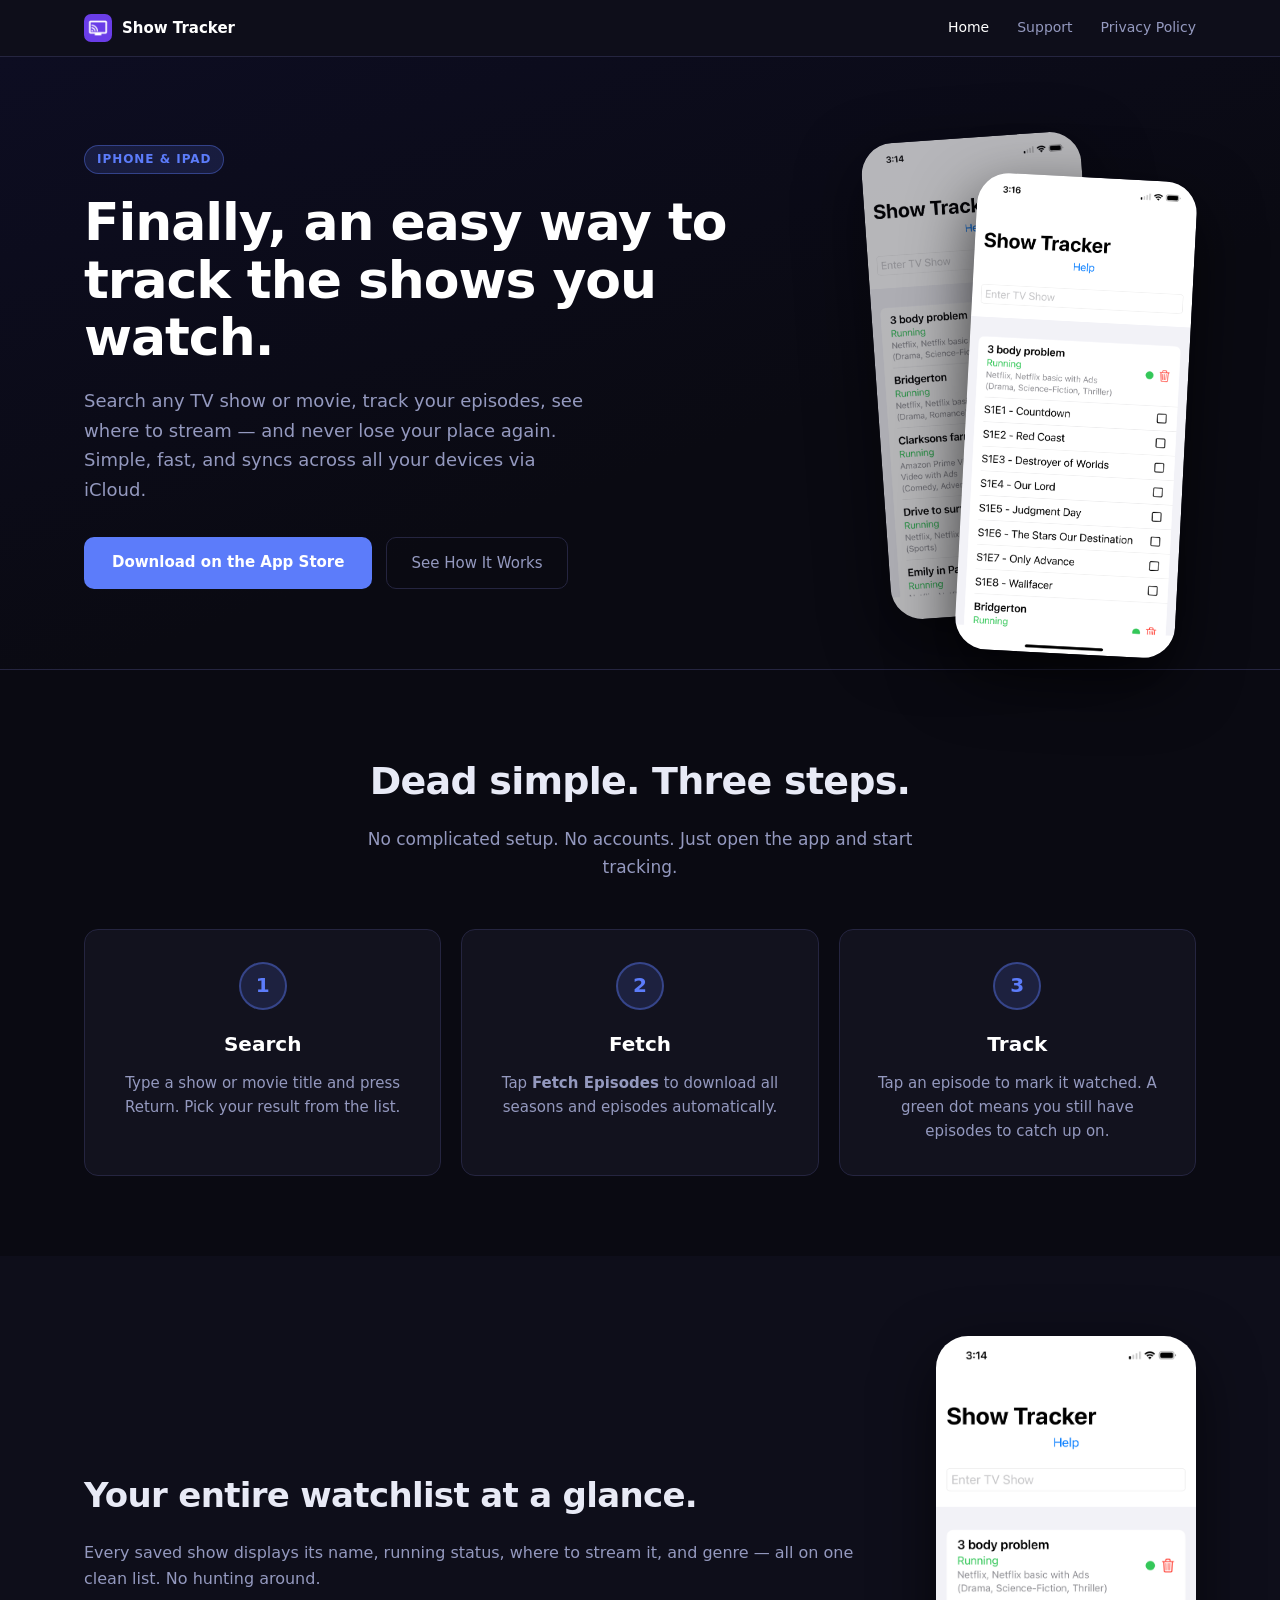
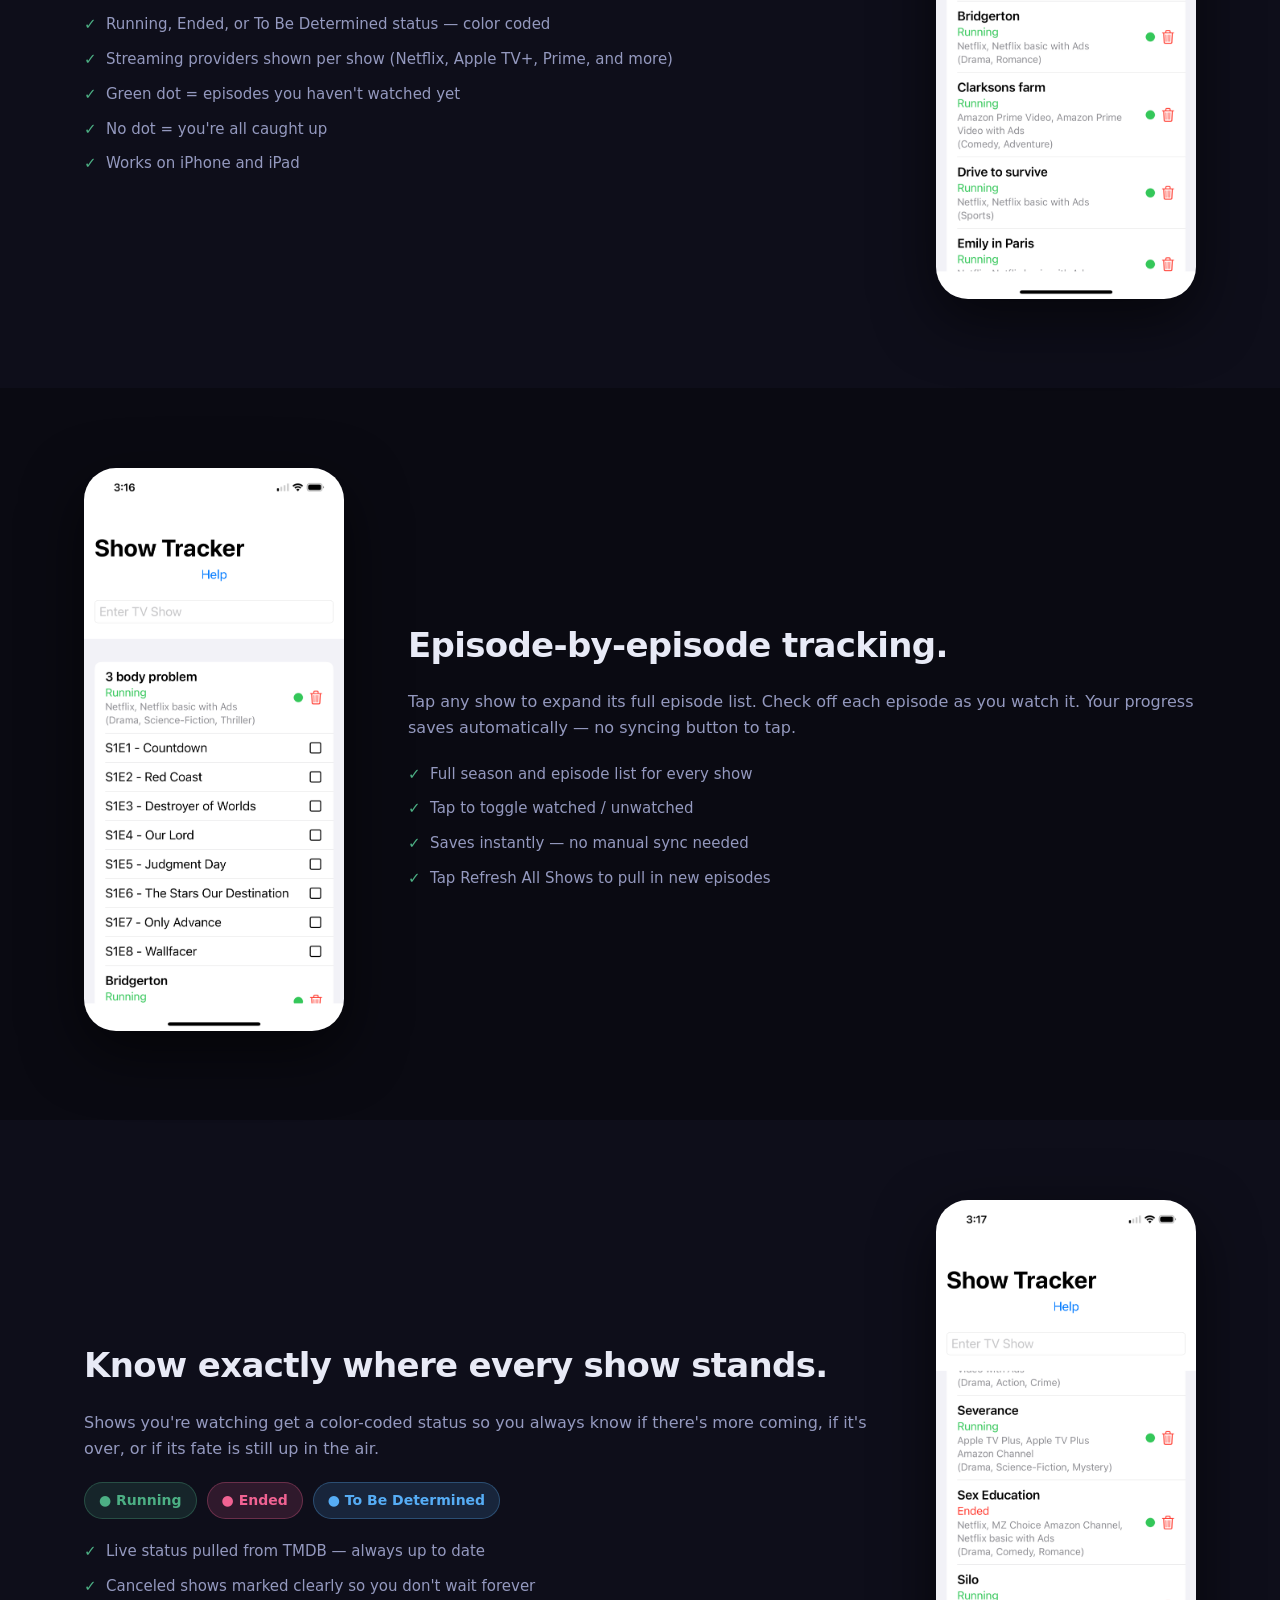
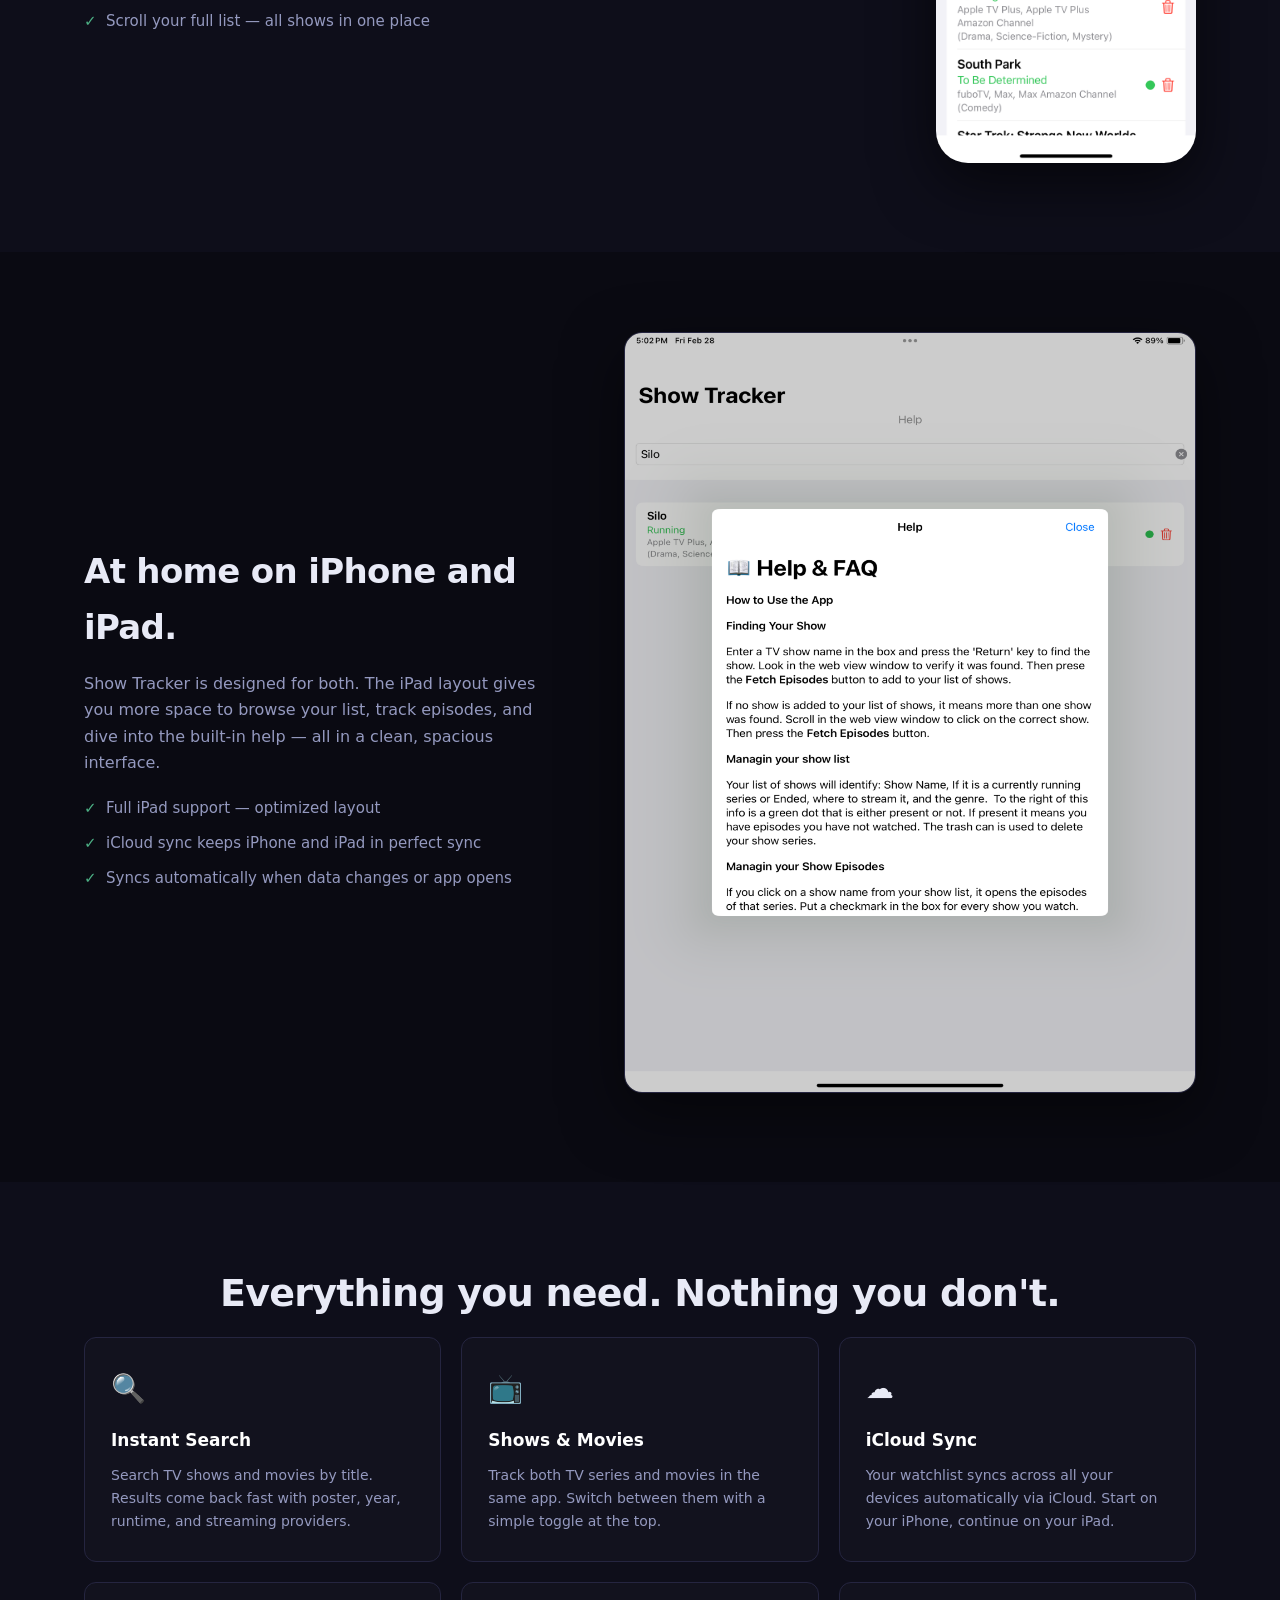
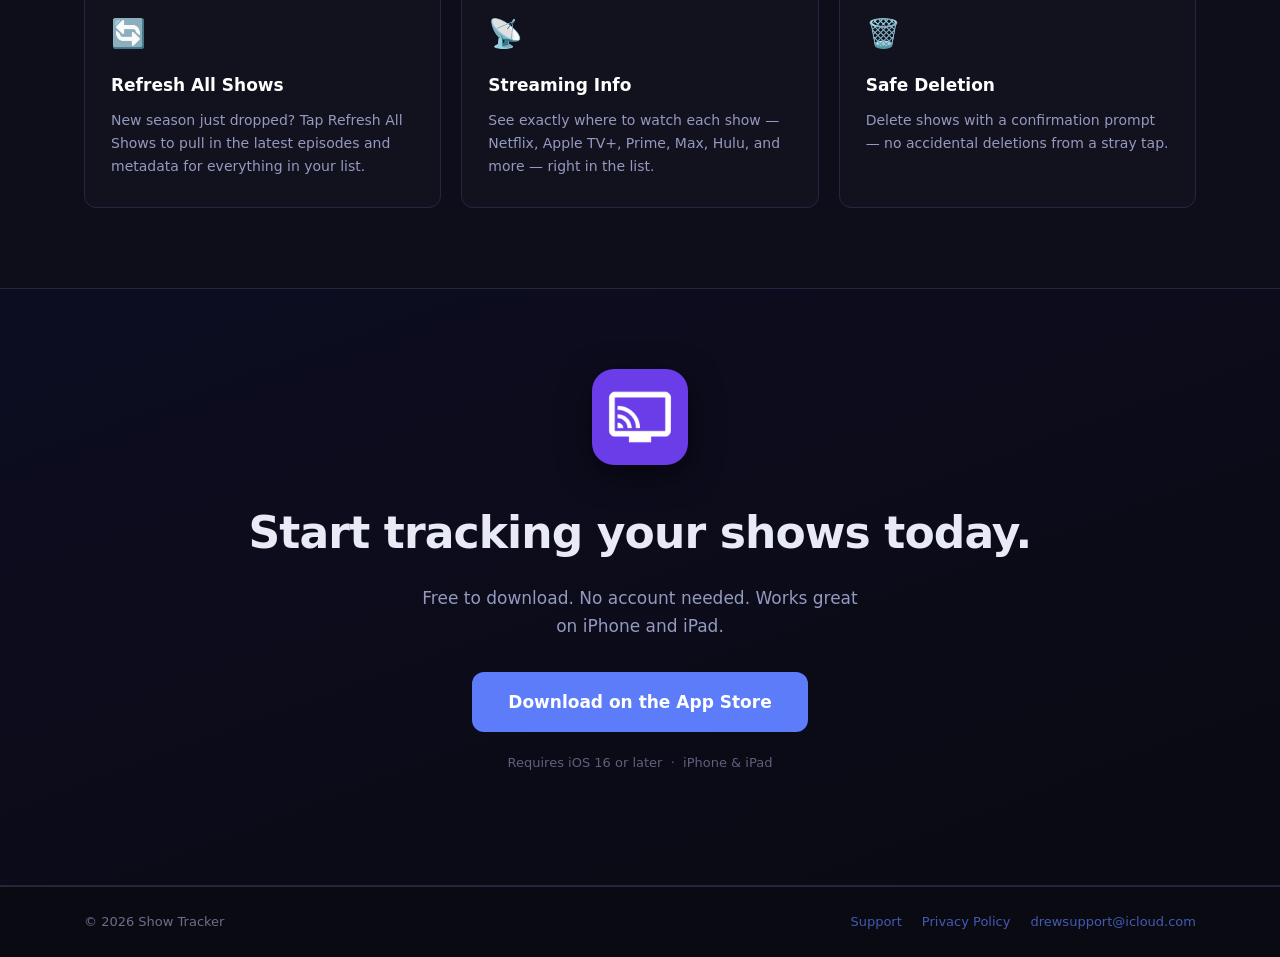
==== index.html @ c514de89 "Initial commit: Show Tracker marketing site" ====
<!doctype html>
<html lang="en">
<head>
  <meta charset="UTF-8" />
  <meta name="viewport" content="width=device-width, initial-scale=1.0" />
  <title>Show Tracker — Track Every Show You Watch</title>
  <meta name="description" content="Show Tracker is a simple iOS app to track TV shows and movies, mark watched episodes, and see where to stream — on iPhone and iPad." />
  <link rel="stylesheet" href="styles.css" />
</head>
<body>

  <nav class="site-nav">
    <div class="container nav-inner">
      <a href="index.html" class="nav-logo">
        <img src="screenshots/appicon.png" alt="Show Tracker icon" class="nav-icon" />
        Show Tracker
      </a>
      <div class="nav-links">
        <a href="index.html" class="active">Home</a>
        <a href="support.html">Support</a>
        <a href="privacy.html">Privacy Policy</a>
      </div>
    </div>
  </nav>

  <!-- HERO -->
  <header class="hero">
    <div class="container">
      <div class="hero-inner">
        <div class="hero-text">
          <div class="badge">iPhone &amp; iPad</div>
          <h1>Finally, an easy way to track the shows you watch.</h1>
          <p class="tagline">Search any TV show or movie, track your episodes, see where to stream — and never lose your place again. Simple, fast, and syncs across all your devices via iCloud.</p>
          <div class="hero-cta">
            <a href="#" class="btn-primary">Download on the App Store</a>
            <a href="#features" class="btn-ghost">See How It Works</a>
          </div>
        </div>
        <div class="hero-screenshots">
          <img src="screenshots/screen1.png" alt="Show Tracker main list on iPhone" class="phone-shot shot-back" />
          <img src="screenshots/screen2.png" alt="Episode list on iPhone" class="phone-shot shot-front" />
        </div>
      </div>
    </div>
  </header>

  <!-- HOW IT WORKS -->
  <section class="section steps-section" id="features">
    <div class="container">
      <h2 class="section-title">Dead simple. Three steps.</h2>
      <p class="section-sub">No complicated setup. No accounts. Just open the app and start tracking.</p>
      <div class="steps-grid">
        <div class="step-card">
          <div class="step-num">1</div>
          <h3>Search</h3>
          <p>Type a show or movie title and press Return. Pick your result from the list.</p>
        </div>
        <div class="step-card">
          <div class="step-num">2</div>
          <h3>Fetch</h3>
          <p>Tap <strong>Fetch Episodes</strong> to download all seasons and episodes automatically.</p>
        </div>
        <div class="step-card">
          <div class="step-num">3</div>
          <h3>Track</h3>
          <p>Tap an episode to mark it watched. A green dot means you still have episodes to catch up on.</p>
        </div>
      </div>
    </div>
  </section>

  <!-- FEATURE ROW 1 — show list -->
  <section class="section feature-section alt-bg">
    <div class="container">
      <div class="feature-row">
        <div class="feature-copy">
          <h2>Your entire watchlist at a glance.</h2>
          <p>Every saved show displays its name, running status, where to stream it, and genre — all on one clean list. No hunting around.</p>
          <ul class="feature-list">
            <li>Running, Ended, or To Be Determined status — color coded</li>
            <li>Streaming providers shown per show (Netflix, Apple TV+, Prime, and more)</li>
            <li>Green dot = episodes you haven't watched yet</li>
            <li>No dot = you're all caught up</li>
            <li>Works on iPhone and iPad</li>
          </ul>
        </div>
        <div class="feature-img phone-frame">
          <img src="screenshots/screen1.png" alt="Show Tracker main list" />
        </div>
      </div>
    </div>
  </section>

  <!-- FEATURE ROW 2 — episodes -->
  <section class="section feature-section">
    <div class="container">
      <div class="feature-row reverse">
        <div class="feature-copy">
          <h2>Episode-by-episode tracking.</h2>
          <p>Tap any show to expand its full episode list. Check off each episode as you watch it. Your progress saves automatically — no syncing button to tap.</p>
          <ul class="feature-list">
            <li>Full season and episode list for every show</li>
            <li>Tap to toggle watched / unwatched</li>
            <li>Saves instantly — no manual sync needed</li>
            <li>Tap Refresh All Shows to pull in new episodes</li>
          </ul>
        </div>
        <div class="feature-img phone-frame">
          <img src="screenshots/screen2.png" alt="Episode tracking" />
        </div>
      </div>
    </div>
  </section>

  <!-- FEATURE ROW 3 — statuses -->
  <section class="section feature-section alt-bg">
    <div class="container">
      <div class="feature-row">
        <div class="feature-copy">
          <h2>Know exactly where every show stands.</h2>
          <p>Shows you're watching get a color-coded status so you always know if there's more coming, if it's over, or if its fate is still up in the air.</p>
          <div class="status-pills">
            <span class="pill green">● Running</span>
            <span class="pill red">● Ended</span>
            <span class="pill blue">● To Be Determined</span>
          </div>
          <ul class="feature-list" style="margin-top:20px;">
            <li>Live status pulled from TMDB — always up to date</li>
            <li>Canceled shows marked clearly so you don't wait forever</li>
            <li>Scroll your full list — all shows in one place</li>
          </ul>
        </div>
        <div class="feature-img phone-frame">
          <img src="screenshots/screen3.png" alt="Show statuses" />
        </div>
      </div>
    </div>
  </section>

  <!-- IPAD -->
  <section class="section ipad-section">
    <div class="container">
      <div class="ipad-inner">
        <div class="ipad-copy">
          <h2>At home on iPhone and iPad.</h2>
          <p>Show Tracker is designed for both. The iPad layout gives you more space to browse your list, track episodes, and dive into the built-in help — all in a clean, spacious interface.</p>
          <ul class="feature-list">
            <li>Full iPad support — optimized layout</li>
            <li>iCloud sync keeps iPhone and iPad in perfect sync</li>
            <li>Syncs automatically when data changes or app opens</li>
          </ul>
        </div>
        <div class="ipad-img">
          <img src="screenshots/ipad1.png" alt="Show Tracker on iPad" />
        </div>
      </div>
    </div>
  </section>

  <!-- FEATURE GRID -->
  <section class="section grid-section alt-bg">
    <div class="container">
      <h2 class="section-title">Everything you need. Nothing you don't.</h2>
      <div class="feat-grid">

        <div class="feat-card">
          <div class="feat-icon">🔍</div>
          <h3>Instant Search</h3>
          <p>Search TV shows and movies by title. Results come back fast with poster, year, runtime, and streaming providers.</p>
        </div>

        <div class="feat-card">
          <div class="feat-icon">📺</div>
          <h3>Shows &amp; Movies</h3>
          <p>Track both TV series and movies in the same app. Switch between them with a simple toggle at the top.</p>
        </div>

        <div class="feat-card">
          <div class="feat-icon">☁️</div>
          <h3>iCloud Sync</h3>
          <p>Your watchlist syncs across all your devices automatically via iCloud. Start on your iPhone, continue on your iPad.</p>
        </div>

        <div class="feat-card">
          <div class="feat-icon">🔄</div>
          <h3>Refresh All Shows</h3>
          <p>New season just dropped? Tap Refresh All Shows to pull in the latest episodes and metadata for everything in your list.</p>
        </div>

        <div class="feat-card">
          <div class="feat-icon">📡</div>
          <h3>Streaming Info</h3>
          <p>See exactly where to watch each show — Netflix, Apple TV+, Prime, Max, Hulu, and more — right in the list.</p>
        </div>

        <div class="feat-card">
          <div class="feat-icon">🗑️</div>
          <h3>Safe Deletion</h3>
          <p>Delete shows with a confirmation prompt — no accidental deletions from a stray tap.</p>
        </div>

      </div>
    </div>
  </section>

  <!-- CTA -->
  <section class="section cta-section">
    <div class="container cta-inner">
      <img src="screenshots/appicon.png" alt="Show Tracker" class="cta-icon" />
      <h2>Start tracking your shows today.</h2>
      <p>Free to download. No account needed. Works great on iPhone and iPad.</p>
      <a href="#" class="btn-primary large">Download on the App Store</a>
      <p class="cta-byline">Requires iOS 16 or later &nbsp;·&nbsp; iPhone &amp; iPad</p>
    </div>
  </section>

  <footer class="footer">
    <div class="container">
      <span>© 2026 Show Tracker</span>
      <span style="display:flex;gap:20px;align-items:center;flex-wrap:wrap;">
        <a href="support.html">Support</a>
        <a href="privacy.html">Privacy Policy</a>
        <a href="mailto:drewsupport@icloud.com">drewsupport@icloud.com</a>
      </span>
    </div>
  </footer>

</body>
</html>
---- styles.css ----
:root {
  --bg: #0a0a12;
  --panel: #12121e;
  --panel2: #0e0e1a;
  --text: #e8eaf6;
  --muted: #9499bf;
  --border: #252540;
  --accent: #5c7cfa;
  --accent-hover: #7c96ff;
  --green: #4caf84;
  --yellow: #f6c343;
  --red: #f06292;
  --blue: #56adf5;
}

* { box-sizing: border-box; margin: 0; padding: 0; }

body {
  font-family: Inter, system-ui, -apple-system, Segoe UI, Roboto, sans-serif;
  background: var(--bg);
  color: var(--text);
  line-height: 1.65;
}

a { color: var(--accent); text-decoration: none; }
a:hover { color: var(--accent-hover); }

.container {
  max-width: 1160px;
  margin: 0 auto;
  padding: 0 24px;
}

/* ── NAV ── */
.site-nav {
  background: var(--panel2);
  border-bottom: 1px solid var(--border);
  position: sticky;
  top: 0;
  z-index: 100;
}
.nav-inner {
  display: flex;
  align-items: center;
  justify-content: space-between;
  height: 56px;
}
.nav-logo {
  display: flex;
  align-items: center;
  gap: 10px;
  font-size: 15px;
  font-weight: 700;
  color: #fff;
}
.nav-logo:hover { color: var(--accent-hover); }
.nav-icon {
  width: 28px;
  height: 28px;
  border-radius: 7px;
}
.nav-links {
  display: flex;
  gap: 28px;
}
.nav-links a {
  font-size: 14px;
  font-weight: 500;
  color: var(--muted);
  transition: color 0.2s;
}
.nav-links a:hover,
.nav-links a.active { color: #fff; }

/* ── HERO ── */
.hero {
  padding: 80px 0 72px;
  background: linear-gradient(160deg, #0d0d22 0%, #0a0a12 60%);
  border-bottom: 1px solid var(--border);
}

.hero-inner {
  display: flex;
  align-items: center;
  gap: 48px;
}

.hero-text { flex: 1; min-width: 0; }

.badge {
  display: inline-block;
  background: rgba(92, 124, 250, 0.15);
  border: 1px solid rgba(92, 124, 250, 0.4);
  color: var(--accent);
  font-size: 12px;
  font-weight: 600;
  letter-spacing: 0.08em;
  text-transform: uppercase;
  border-radius: 20px;
  padding: 4px 12px;
  margin-bottom: 20px;
}

.hero h1 {
  font-size: clamp(32px, 5vw, 52px);
  font-weight: 800;
  line-height: 1.1;
  letter-spacing: -0.02em;
  margin-bottom: 20px;
  color: #fff;
}

.tagline {
  font-size: 18px;
  color: var(--muted);
  max-width: 500px;
  margin-bottom: 32px;
}

.hero-cta {
  display: flex;
  gap: 14px;
  flex-wrap: wrap;
}

.btn-primary {
  display: inline-block;
  background: var(--accent);
  color: #fff;
  font-size: 15px;
  font-weight: 600;
  padding: 13px 28px;
  border-radius: 10px;
  transition: background 0.2s;
}
.btn-primary:hover { background: var(--accent-hover); color: #fff; }
.btn-primary.large { font-size: 17px; padding: 16px 36px; border-radius: 12px; }

.btn-ghost {
  display: inline-block;
  color: var(--muted);
  font-size: 15px;
  font-weight: 500;
  padding: 13px 24px;
  border-radius: 10px;
  border: 1px solid var(--border);
  transition: border-color 0.2s, color 0.2s;
}
.btn-ghost:hover { border-color: var(--accent); color: var(--accent); }

/* Hero phone mockup stack */
.hero-screenshots {
  flex: 0 0 auto;
  position: relative;
  width: 320px;
  height: 460px;
}
.phone-shot {
  position: absolute;
  width: 220px;
  border-radius: 32px;
  box-shadow: 0 24px 64px rgba(0,0,0,0.7);
}
.shot-back {
  top: 0;
  left: 0;
  opacity: 0.7;
  transform: rotate(-4deg);
}
.shot-front {
  top: 40px;
  left: 90px;
  z-index: 2;
  transform: rotate(3deg);
}

/* ── SECTIONS ── */
.section { padding: 80px 0; }
.alt-bg { background: var(--panel2); }

.section-title {
  font-size: clamp(26px, 3.5vw, 38px);
  font-weight: 700;
  letter-spacing: -0.02em;
  text-align: center;
  margin-bottom: 12px;
}
.section-sub {
  text-align: center;
  color: var(--muted);
  font-size: 17px;
  max-width: 600px;
  margin: 0 auto 48px;
}

/* ── STEPS ── */
.steps-grid {
  display: grid;
  grid-template-columns: repeat(auto-fit, minmax(240px, 1fr));
  gap: 20px;
}
.step-card {
  background: var(--panel);
  border: 1px solid var(--border);
  border-radius: 14px;
  padding: 32px 28px;
  text-align: center;
}
.step-num {
  width: 48px;
  height: 48px;
  border-radius: 50%;
  background: rgba(92, 124, 250, 0.15);
  border: 2px solid rgba(92, 124, 250, 0.4);
  color: var(--accent);
  font-size: 20px;
  font-weight: 800;
  display: flex;
  align-items: center;
  justify-content: center;
  margin: 0 auto 18px;
}
.step-card h3 {
  font-size: 20px;
  font-weight: 700;
  margin-bottom: 10px;
  color: #fff;
}
.step-card p {
  font-size: 15px;
  color: var(--muted);
  line-height: 1.6;
}

/* ── FEATURE ROWS ── */
.feature-row {
  display: flex;
  align-items: center;
  gap: 64px;
}
.feature-row.reverse { flex-direction: row-reverse; }

.feature-copy { flex: 1; min-width: 0; }
.feature-copy h2 {
  font-size: clamp(24px, 3vw, 34px);
  font-weight: 700;
  letter-spacing: -0.02em;
  margin-bottom: 16px;
}
.feature-copy p {
  color: var(--muted);
  font-size: 16px;
  margin-bottom: 20px;
}

.feature-list {
  list-style: none;
  display: flex;
  flex-direction: column;
  gap: 10px;
}
.feature-list li {
  color: var(--muted);
  font-size: 15px;
  padding-left: 22px;
  position: relative;
}
.feature-list li::before {
  content: "✓";
  color: var(--green);
  font-weight: 700;
  position: absolute;
  left: 0;
}

.feature-img {
  flex: 0 0 auto;
  width: 260px;
}
.feature-img img {
  width: 100%;
  border-radius: 32px;
  box-shadow: 0 20px 60px rgba(0,0,0,0.6);
}

/* Status pills */
.status-pills {
  display: flex;
  gap: 10px;
  flex-wrap: wrap;
  margin-bottom: 4px;
}
.pill {
  font-size: 14px;
  font-weight: 600;
  padding: 6px 14px;
  border-radius: 20px;
}
.pill.green { background: rgba(76,175,132,0.15); color: var(--green); border: 1px solid rgba(76,175,132,0.3); }
.pill.red   { background: rgba(240,98,146,0.15); color: var(--red);   border: 1px solid rgba(240,98,146,0.3); }
.pill.blue  { background: rgba(86,173,245,0.15); color: var(--blue);  border: 1px solid rgba(86,173,245,0.3); }

/* ── IPAD SECTION ── */
.ipad-inner {
  display: flex;
  align-items: center;
  gap: 64px;
}
.ipad-copy { flex: 1; min-width: 0; }
.ipad-copy h2 {
  font-size: clamp(24px, 3vw, 34px);
  font-weight: 700;
  letter-spacing: -0.02em;
  margin-bottom: 16px;
}
.ipad-copy p {
  color: var(--muted);
  font-size: 16px;
  margin-bottom: 20px;
}
.ipad-img {
  flex: 1.2;
  min-width: 0;
}
.ipad-img img {
  width: 100%;
  border-radius: 18px;
  border: 1px solid var(--border);
  box-shadow: 0 20px 60px rgba(0,0,0,0.5);
}

/* ── FEATURE GRID ── */
.feat-grid {
  display: grid;
  grid-template-columns: repeat(auto-fit, minmax(300px, 1fr));
  gap: 20px;
}
.feat-card {
  background: var(--panel);
  border: 1px solid var(--border);
  border-radius: 12px;
  padding: 28px 26px;
}
.feat-icon {
  font-size: 28px;
  margin-bottom: 14px;
}
.feat-card h3 {
  font-size: 17px;
  font-weight: 700;
  margin-bottom: 10px;
  color: #fff;
}
.feat-card p {
  font-size: 14px;
  color: var(--muted);
  line-height: 1.65;
}

/* ── CTA ── */
.cta-section {
  background: linear-gradient(160deg, #0d0d22 0%, #0a0a12 100%);
  border-top: 1px solid var(--border);
  border-bottom: 1px solid var(--border);
}
.cta-inner {
  text-align: center;
}
.cta-icon {
  width: 96px;
  height: 96px;
  border-radius: 22px;
  margin-bottom: 24px;
  box-shadow: 0 8px 32px rgba(0,0,0,0.5);
}
.cta-inner h2 {
  font-size: clamp(28px, 4vw, 44px);
  font-weight: 800;
  letter-spacing: -0.02em;
  margin-bottom: 14px;
}
.cta-inner p {
  color: var(--muted);
  font-size: 17px;
  max-width: 440px;
  margin: 0 auto 32px;
}
.cta-byline {
  margin-top: 20px !important;
  font-size: 13px !important;
  opacity: 0.6;
}

/* ── FOOTER ── */
.footer {
  padding: 24px 0;
  border-top: 1px solid var(--border);
}
.footer .container {
  display: flex;
  justify-content: space-between;
  align-items: center;
  flex-wrap: wrap;
  gap: 8px;
  font-size: 13px;
  color: var(--muted);
  opacity: 0.7;
}

/* ── RESPONSIVE ── */
@media (max-width: 860px) {
  .hero-inner { flex-direction: column; gap: 48px; }
  .hero-screenshots { width: 280px; height: 400px; }
  .phone-shot { width: 190px; }
  .shot-front { left: 80px; top: 30px; }
  .feature-row,
  .feature-row.reverse { flex-direction: column; gap: 36px; }
  .feature-img { width: 240px; margin: 0 auto; }
  .ipad-inner { flex-direction: column; gap: 36px; }
  .section { padding: 56px 0; }
  .hero { padding: 56px 0 52px; }
}

@media (max-width: 540px) {
  .hero-cta { flex-direction: column; }
  .btn-primary, .btn-ghost { text-align: center; }
  .footer .container { justify-content: center; text-align: center; }
  .nav-links { gap: 16px; }
  .hero-screenshots { width: 240px; height: 340px; }
  .phone-shot { width: 160px; }
  .shot-front { left: 68px; top: 24px; }
}
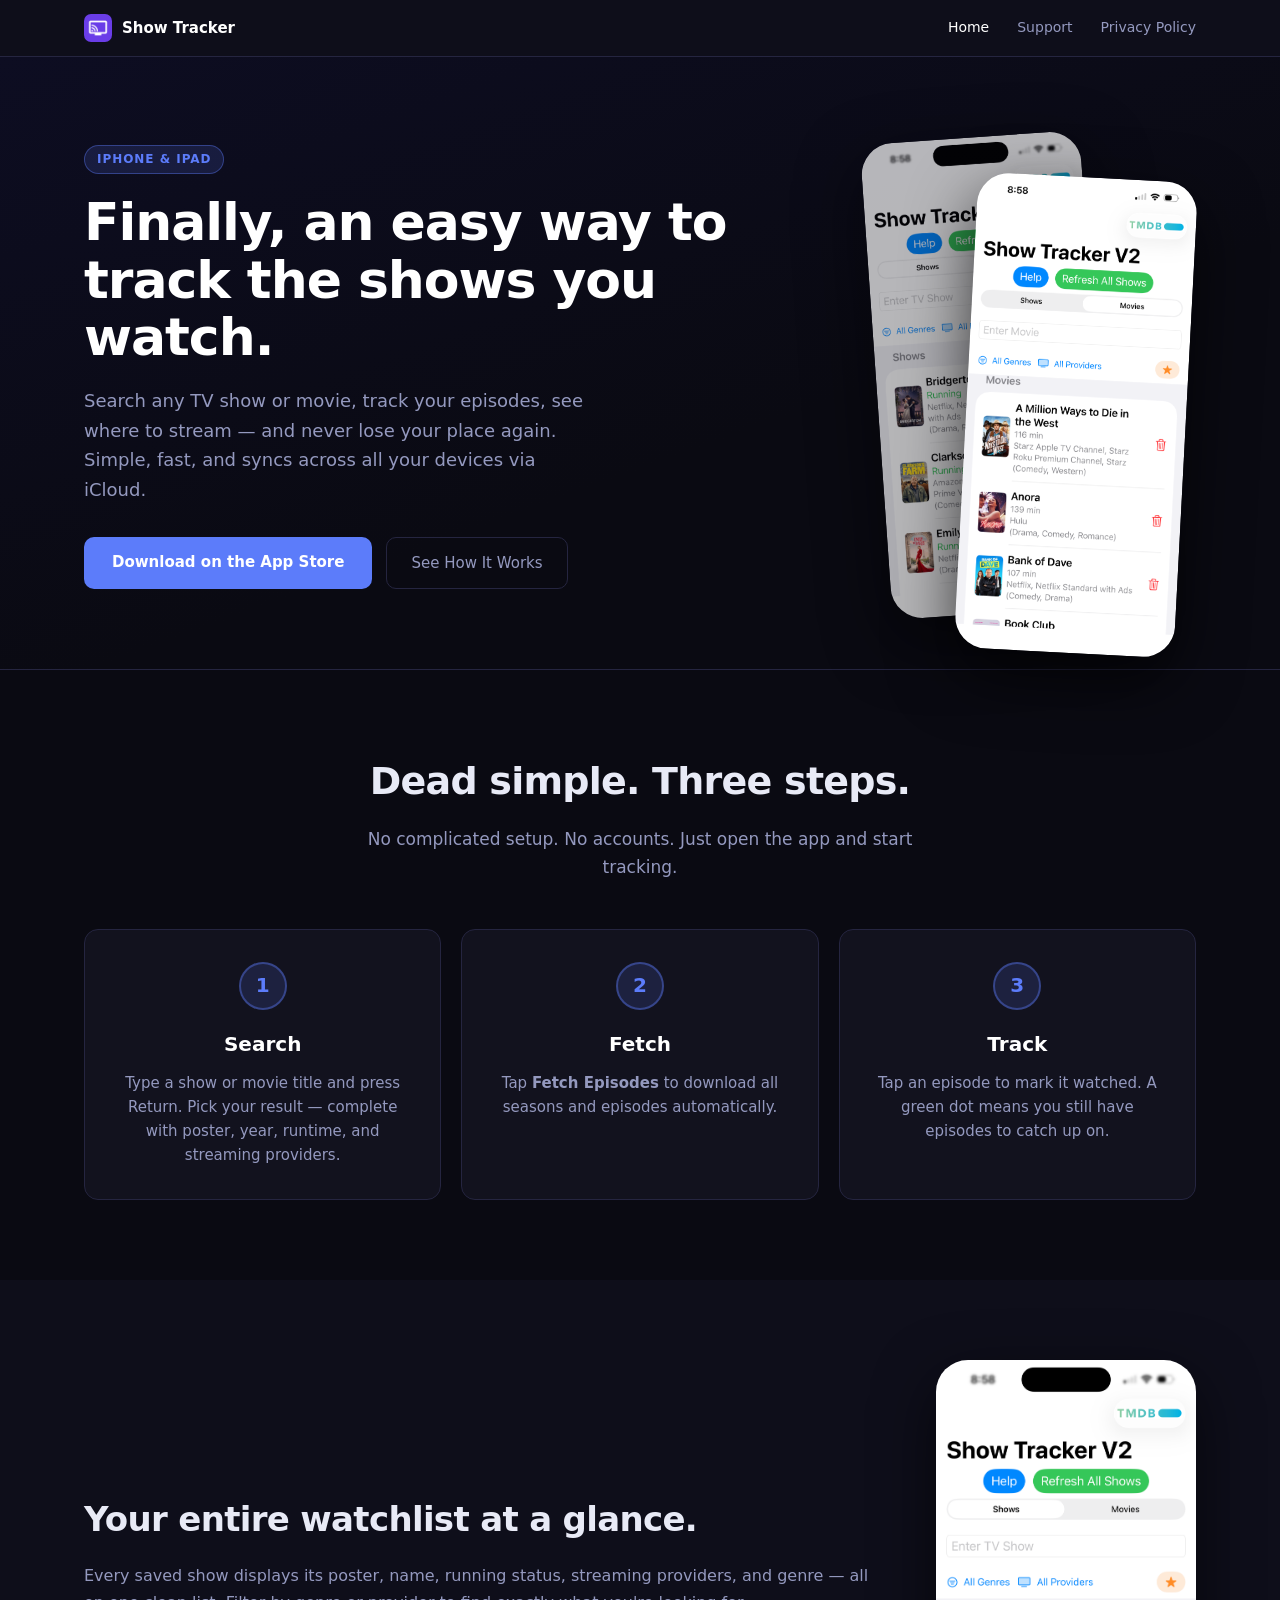
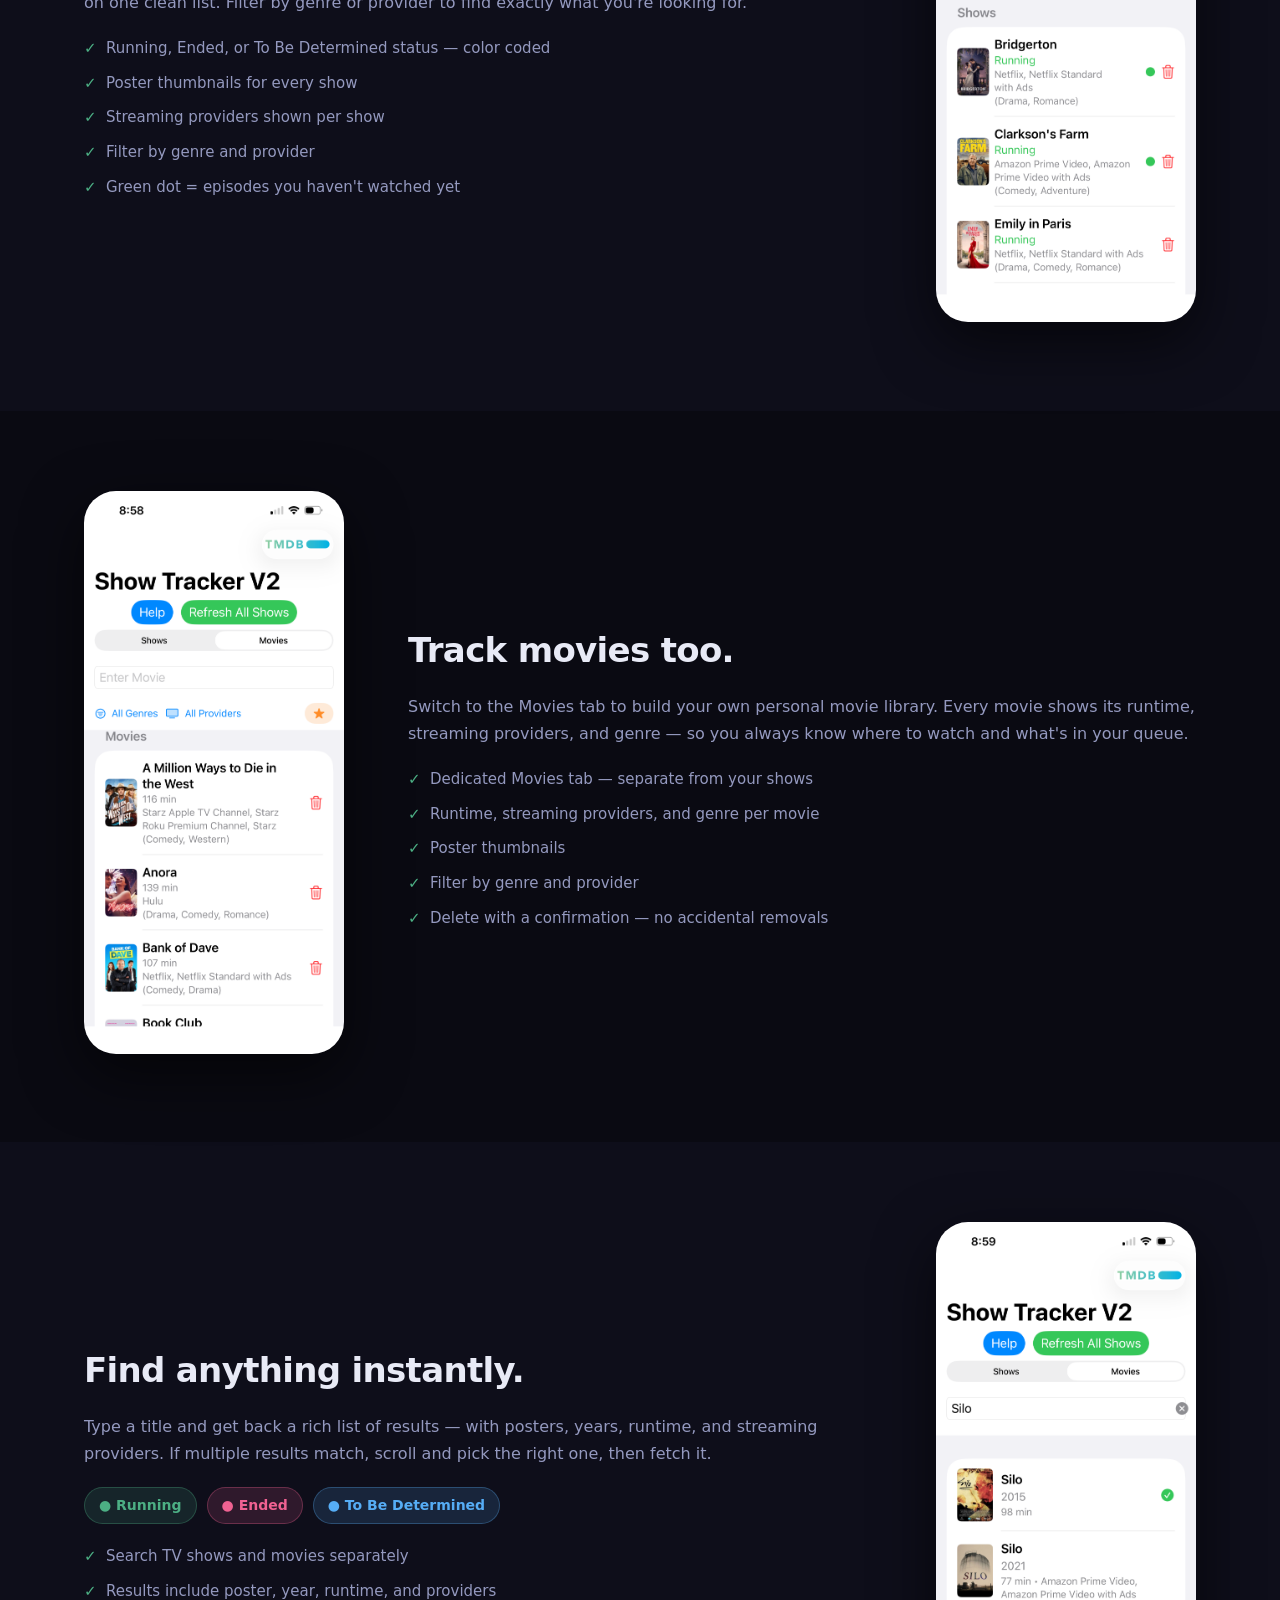
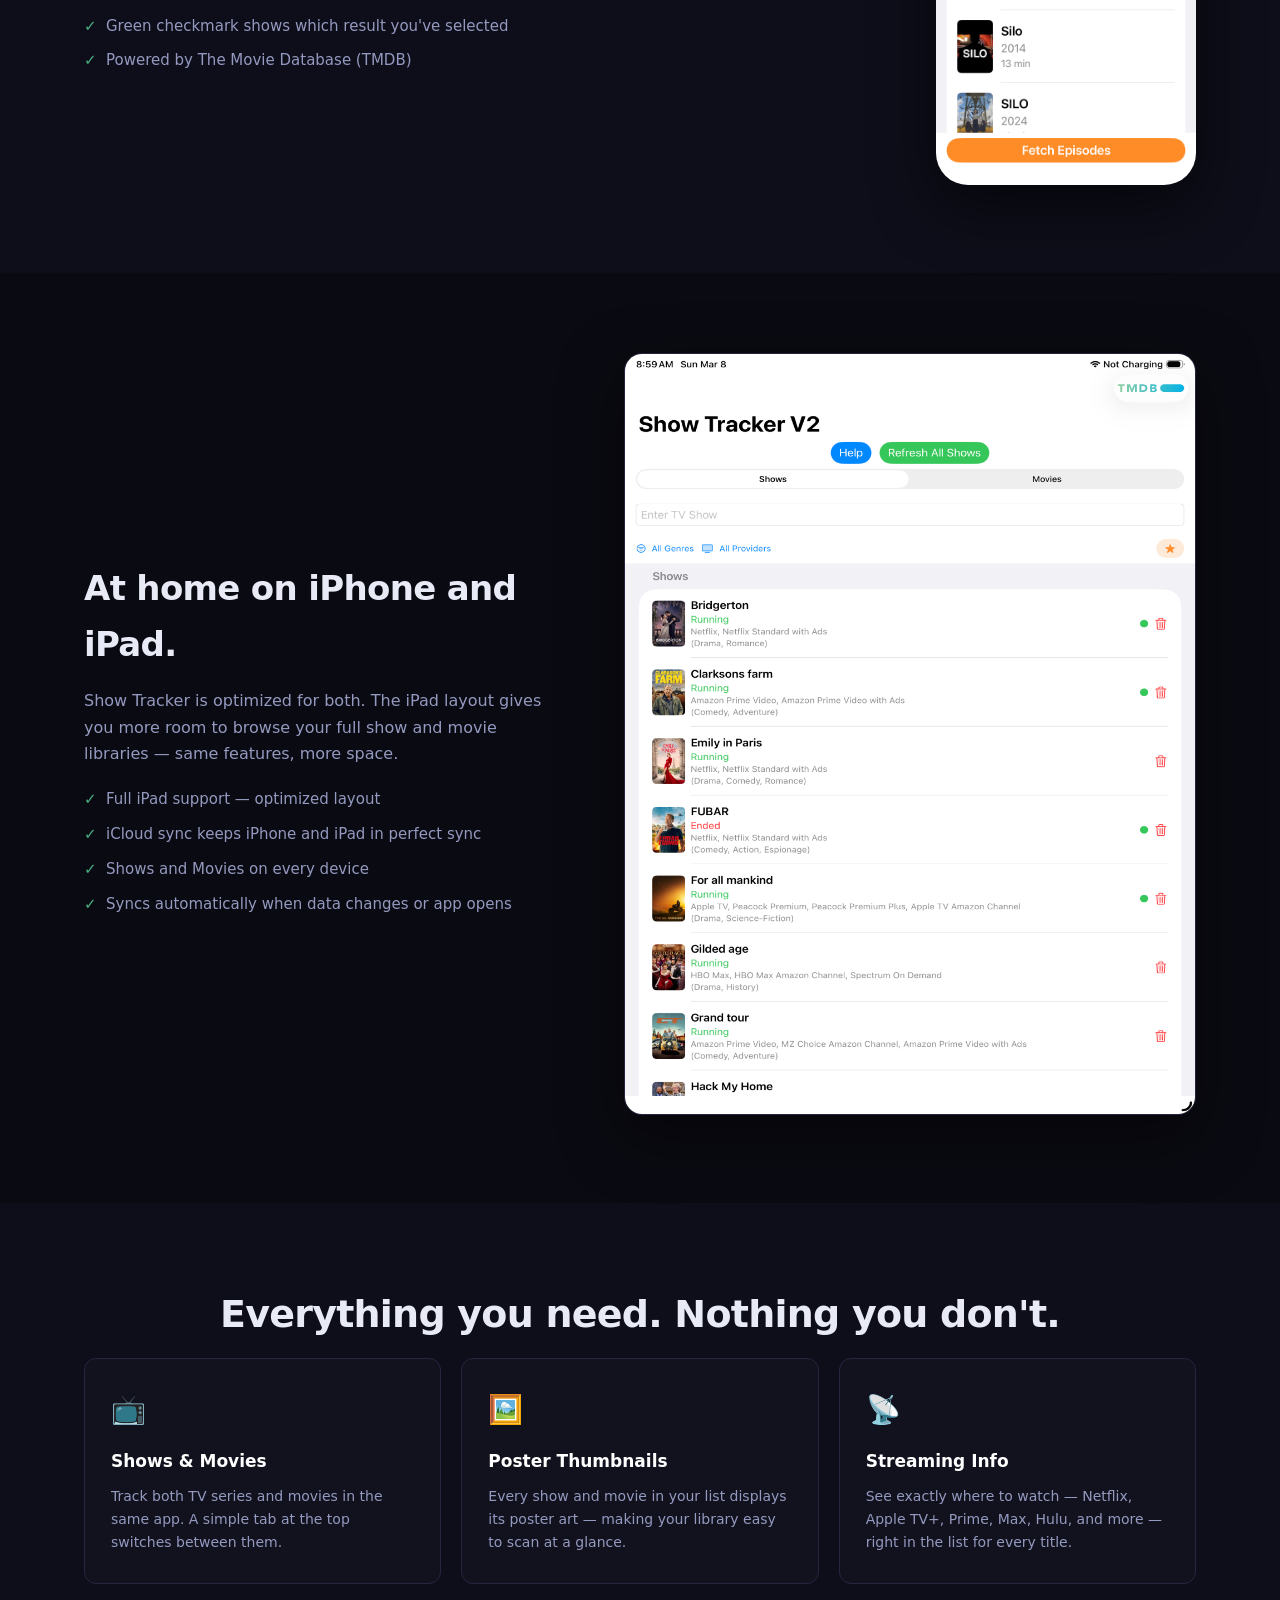
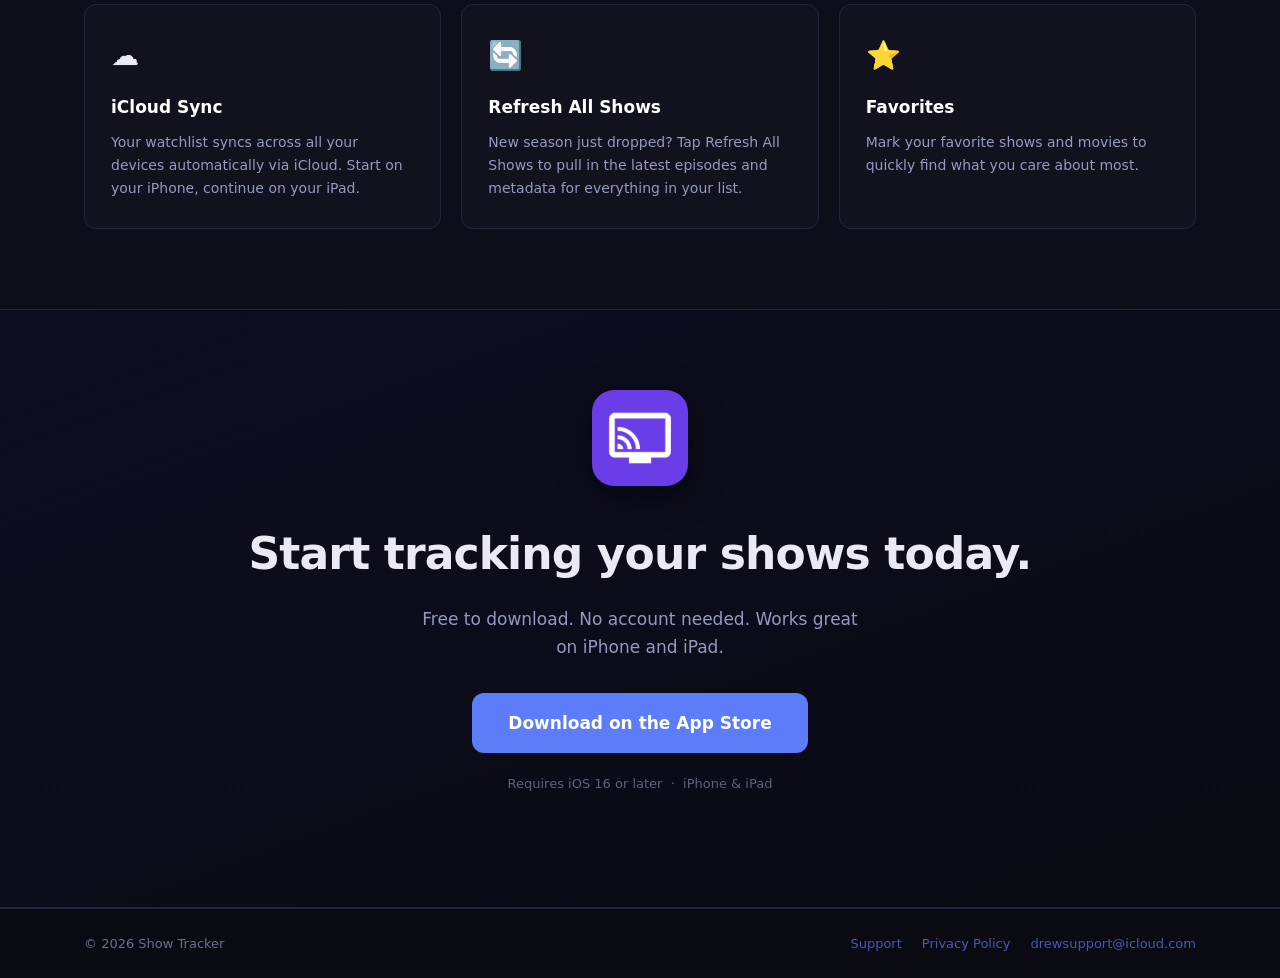
==== commit 168d0cd1: "Replace screenshots with V2 images, update copy for Movies tab and poster features" ====
--- a/index.html
+++ b/index.html
@@ -37,8 +37,8 @@
           </div>
         </div>
         <div class="hero-screenshots">
-          <img src="screenshots/screen1.png" alt="Show Tracker main list on iPhone" class="phone-shot shot-back" />
-          <img src="screenshots/screen2.png" alt="Episode list on iPhone" class="phone-shot shot-front" />
+          <img src="screenshots/iphone_shows.png" alt="Show Tracker main list on iPhone" class="phone-shot shot-back" />
+          <img src="screenshots/iphone_movies.png" alt="Movies list on iPhone" class="phone-shot shot-front" />
         </div>
       </div>
     </div>
@@ -53,7 +53,7 @@
         <div class="step-card">
           <div class="step-num">1</div>
           <h3>Search</h3>
-          <p>Type a show or movie title and press Return. Pick your result from the list.</p>
+          <p>Type a show or movie title and press Return. Pick your result — complete with poster, year, runtime, and streaming providers.</p>
         </div>
         <div class="step-card">
           <div class="step-num">2</div>
@@ -75,63 +75,65 @@
       <div class="feature-row">
         <div class="feature-copy">
           <h2>Your entire watchlist at a glance.</h2>
-          <p>Every saved show displays its name, running status, where to stream it, and genre — all on one clean list. No hunting around.</p>
+          <p>Every saved show displays its poster, name, running status, streaming providers, and genre — all on one clean list. Filter by genre or provider to find exactly what you're looking for.</p>
           <ul class="feature-list">
             <li>Running, Ended, or To Be Determined status — color coded</li>
-            <li>Streaming providers shown per show (Netflix, Apple TV+, Prime, and more)</li>
+            <li>Poster thumbnails for every show</li>
+            <li>Streaming providers shown per show</li>
+            <li>Filter by genre and provider</li>
             <li>Green dot = episodes you haven't watched yet</li>
-            <li>No dot = you're all caught up</li>
-            <li>Works on iPhone and iPad</li>
           </ul>
         </div>
         <div class="feature-img phone-frame">
-          <img src="screenshots/screen1.png" alt="Show Tracker main list" />
-        </div>
-      </div>
-    </div>
-  </section>
-
-  <!-- FEATURE ROW 2 — episodes -->
+          <img src="screenshots/iphone_shows.png" alt="Show Tracker shows list on iPhone" />
+        </div>
+      </div>
+    </div>
+  </section>
+
+  <!-- FEATURE ROW 2 — movies -->
   <section class="section feature-section">
     <div class="container">
       <div class="feature-row reverse">
         <div class="feature-copy">
-          <h2>Episode-by-episode tracking.</h2>
-          <p>Tap any show to expand its full episode list. Check off each episode as you watch it. Your progress saves automatically — no syncing button to tap.</p>
+          <h2>Track movies too.</h2>
+          <p>Switch to the Movies tab to build your own personal movie library. Every movie shows its runtime, streaming providers, and genre — so you always know where to watch and what's in your queue.</p>
           <ul class="feature-list">
-            <li>Full season and episode list for every show</li>
-            <li>Tap to toggle watched / unwatched</li>
-            <li>Saves instantly — no manual sync needed</li>
-            <li>Tap Refresh All Shows to pull in new episodes</li>
+            <li>Dedicated Movies tab — separate from your shows</li>
+            <li>Runtime, streaming providers, and genre per movie</li>
+            <li>Poster thumbnails</li>
+            <li>Filter by genre and provider</li>
+            <li>Delete with a confirmation — no accidental removals</li>
           </ul>
         </div>
         <div class="feature-img phone-frame">
-          <img src="screenshots/screen2.png" alt="Episode tracking" />
-        </div>
-      </div>
-    </div>
-  </section>
-
-  <!-- FEATURE ROW 3 — statuses -->
+          <img src="screenshots/iphone_movies.png" alt="Movies list on iPhone" />
+        </div>
+      </div>
+    </div>
+  </section>
+
+  <!-- FEATURE ROW 3 — search -->
   <section class="section feature-section alt-bg">
     <div class="container">
       <div class="feature-row">
         <div class="feature-copy">
-          <h2>Know exactly where every show stands.</h2>
-          <p>Shows you're watching get a color-coded status so you always know if there's more coming, if it's over, or if its fate is still up in the air.</p>
+          <h2>Find anything instantly.</h2>
+          <p>Type a title and get back a rich list of results — with posters, years, runtime, and streaming providers. If multiple results match, scroll and pick the right one, then fetch it.</p>
           <div class="status-pills">
             <span class="pill green">● Running</span>
             <span class="pill red">● Ended</span>
             <span class="pill blue">● To Be Determined</span>
           </div>
           <ul class="feature-list" style="margin-top:20px;">
-            <li>Live status pulled from TMDB — always up to date</li>
-            <li>Canceled shows marked clearly so you don't wait forever</li>
-            <li>Scroll your full list — all shows in one place</li>
+            <li>Search TV shows and movies separately</li>
+            <li>Results include poster, year, runtime, and providers</li>
+            <li>Green checkmark shows which result you've selected</li>
+            <li>Powered by The Movie Database (TMDB)</li>
           </ul>
         </div>
         <div class="feature-img phone-frame">
-          <img src="screenshots/screen3.png" alt="Show statuses" />
+          <img src="screenshots/iphone_search.png" alt="Search results on iPhone" />
         </div>
       </div>
     </div>
@@ -143,15 +145,16 @@
       <div class="ipad-inner">
         <div class="ipad-copy">
           <h2>At home on iPhone and iPad.</h2>
-          <p>Show Tracker is designed for both. The iPad layout gives you more space to browse your list, track episodes, and dive into the built-in help — all in a clean, spacious interface.</p>
+          <p>Show Tracker is optimized for both. The iPad layout gives you more room to browse your full show and movie libraries — same features, more space.</p>
           <ul class="feature-list">
             <li>Full iPad support — optimized layout</li>
             <li>iCloud sync keeps iPhone and iPad in perfect sync</li>
+            <li>Shows and Movies on every device</li>
             <li>Syncs automatically when data changes or app opens</li>
           </ul>
         </div>
         <div class="ipad-img">
-          <img src="screenshots/ipad1.png" alt="Show Tracker on iPad" />
+          <img src="screenshots/ipad_shows.png" alt="Show Tracker on iPad" />
         </div>
       </div>
     </div>
@@ -164,15 +167,21 @@
       <div class="feat-grid">
 
         <div class="feat-card">
-          <div class="feat-icon">🔍</div>
-          <h3>Instant Search</h3>
-          <p>Search TV shows and movies by title. Results come back fast with poster, year, runtime, and streaming providers.</p>
-        </div>
-
-        <div class="feat-card">
           <div class="feat-icon">📺</div>
           <h3>Shows &amp; Movies</h3>
-          <p>Track both TV series and movies in the same app. Switch between them with a simple toggle at the top.</p>
+          <p>Track both TV series and movies in the same app. A simple tab at the top switches between them.</p>
+        </div>
+
+        <div class="feat-card">
+          <div class="feat-icon">🖼️</div>
+          <h3>Poster Thumbnails</h3>
+          <p>Every show and movie in your list displays its poster art — making your library easy to scan at a glance.</p>
+        </div>
+
+        <div class="feat-card">
+          <div class="feat-icon">📡</div>
+          <h3>Streaming Info</h3>
+          <p>See exactly where to watch — Netflix, Apple TV+, Prime, Max, Hulu, and more — right in the list for every title.</p>
         </div>
 
         <div class="feat-card">
@@ -188,15 +197,9 @@
         </div>
 
         <div class="feat-card">
-          <div class="feat-icon">📡</div>
-          <h3>Streaming Info</h3>
-          <p>See exactly where to watch each show — Netflix, Apple TV+, Prime, Max, Hulu, and more — right in the list.</p>
-        </div>
-
-        <div class="feat-card">
-          <div class="feat-icon">🗑️</div>
-          <h3>Safe Deletion</h3>
-          <p>Delete shows with a confirmation prompt — no accidental deletions from a stray tap.</p>
+          <div class="feat-icon">⭐</div>
+          <h3>Favorites</h3>
+          <p>Mark your favorite shows and movies to quickly find what you care about most.</p>
         </div>
 
       </div>
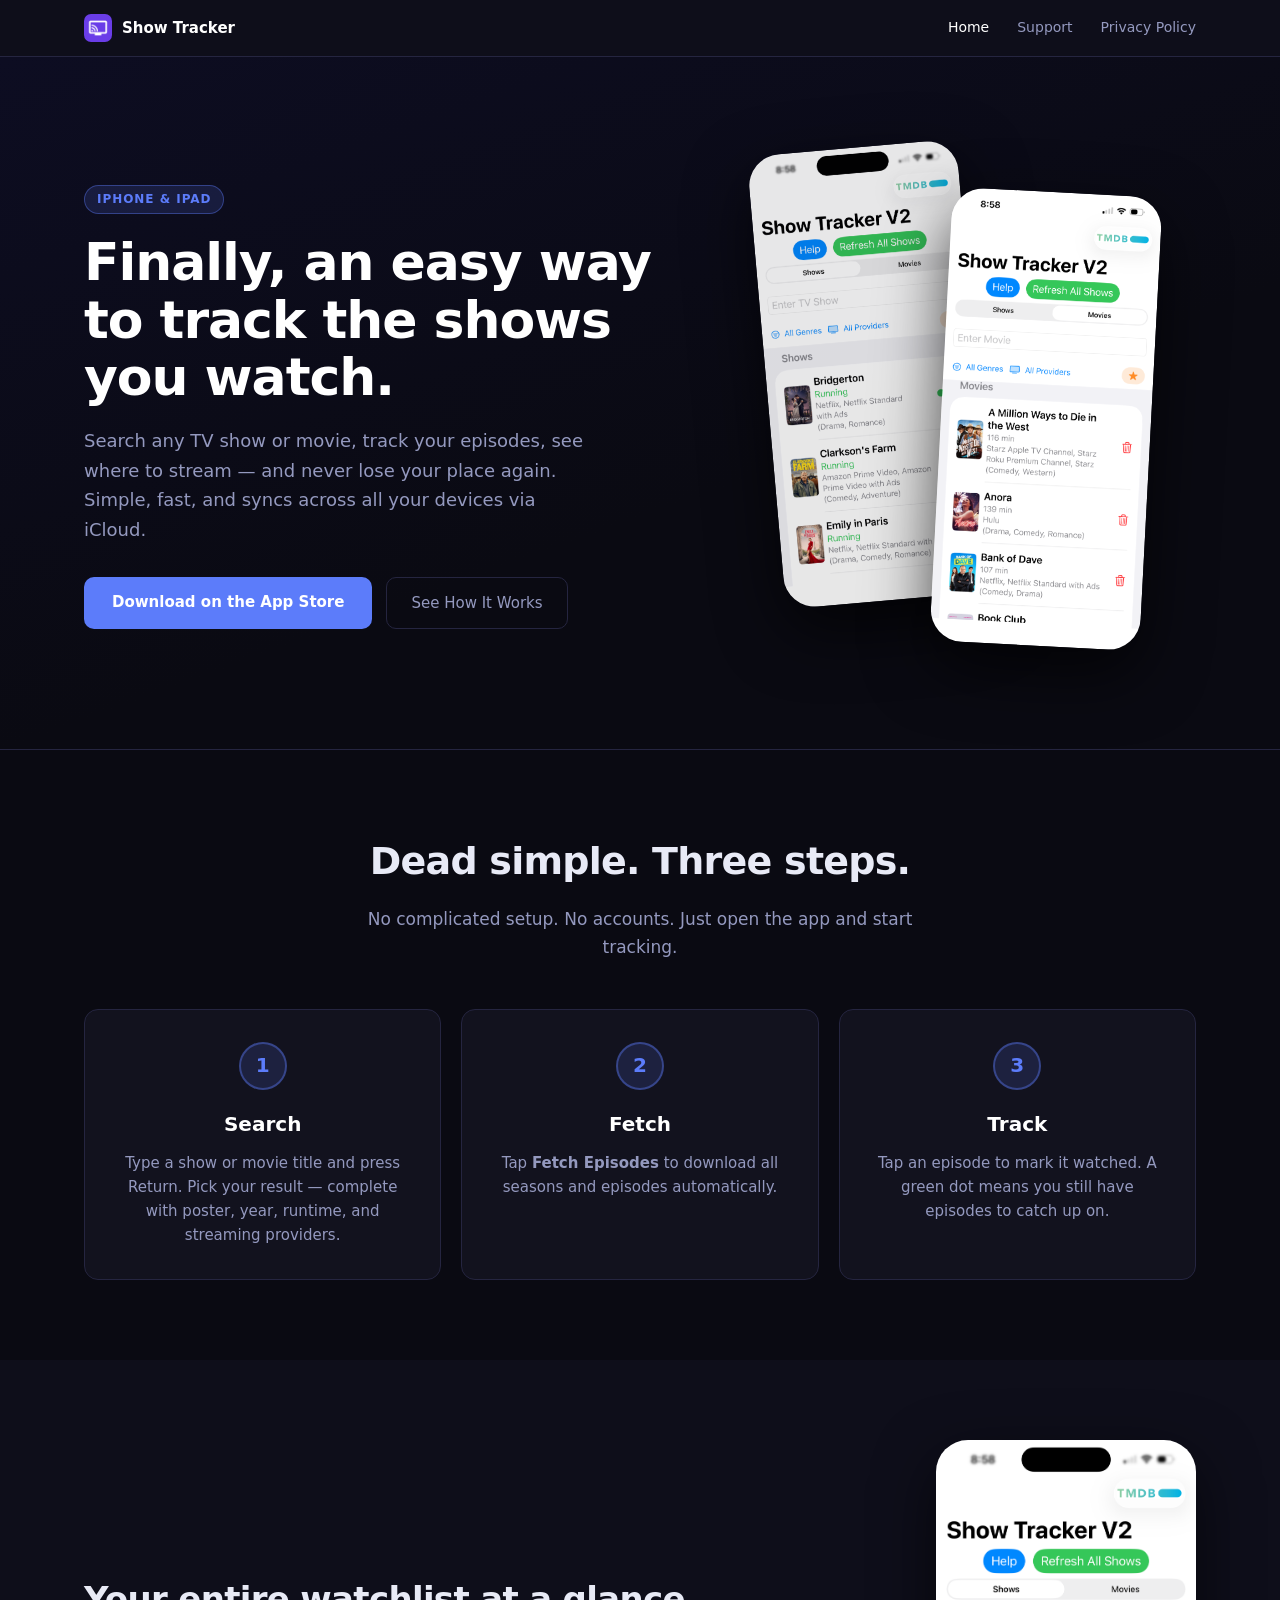
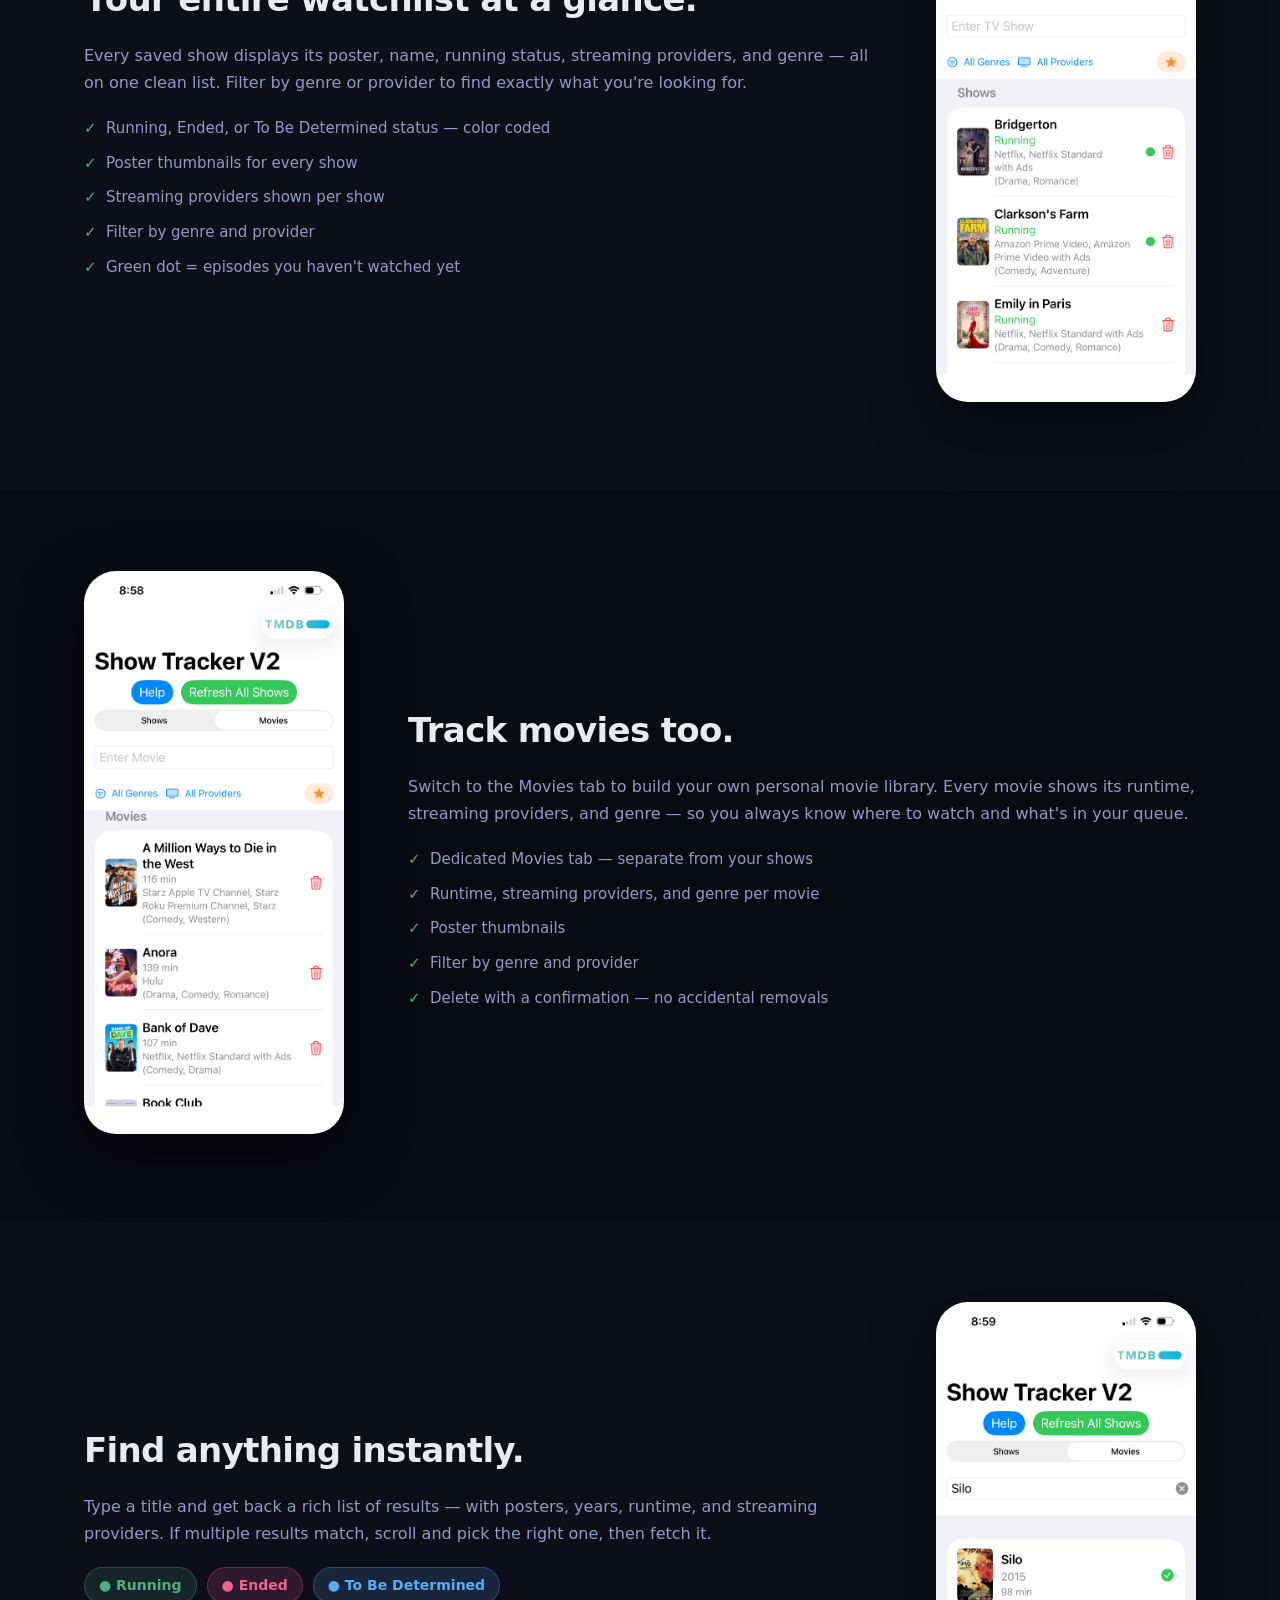
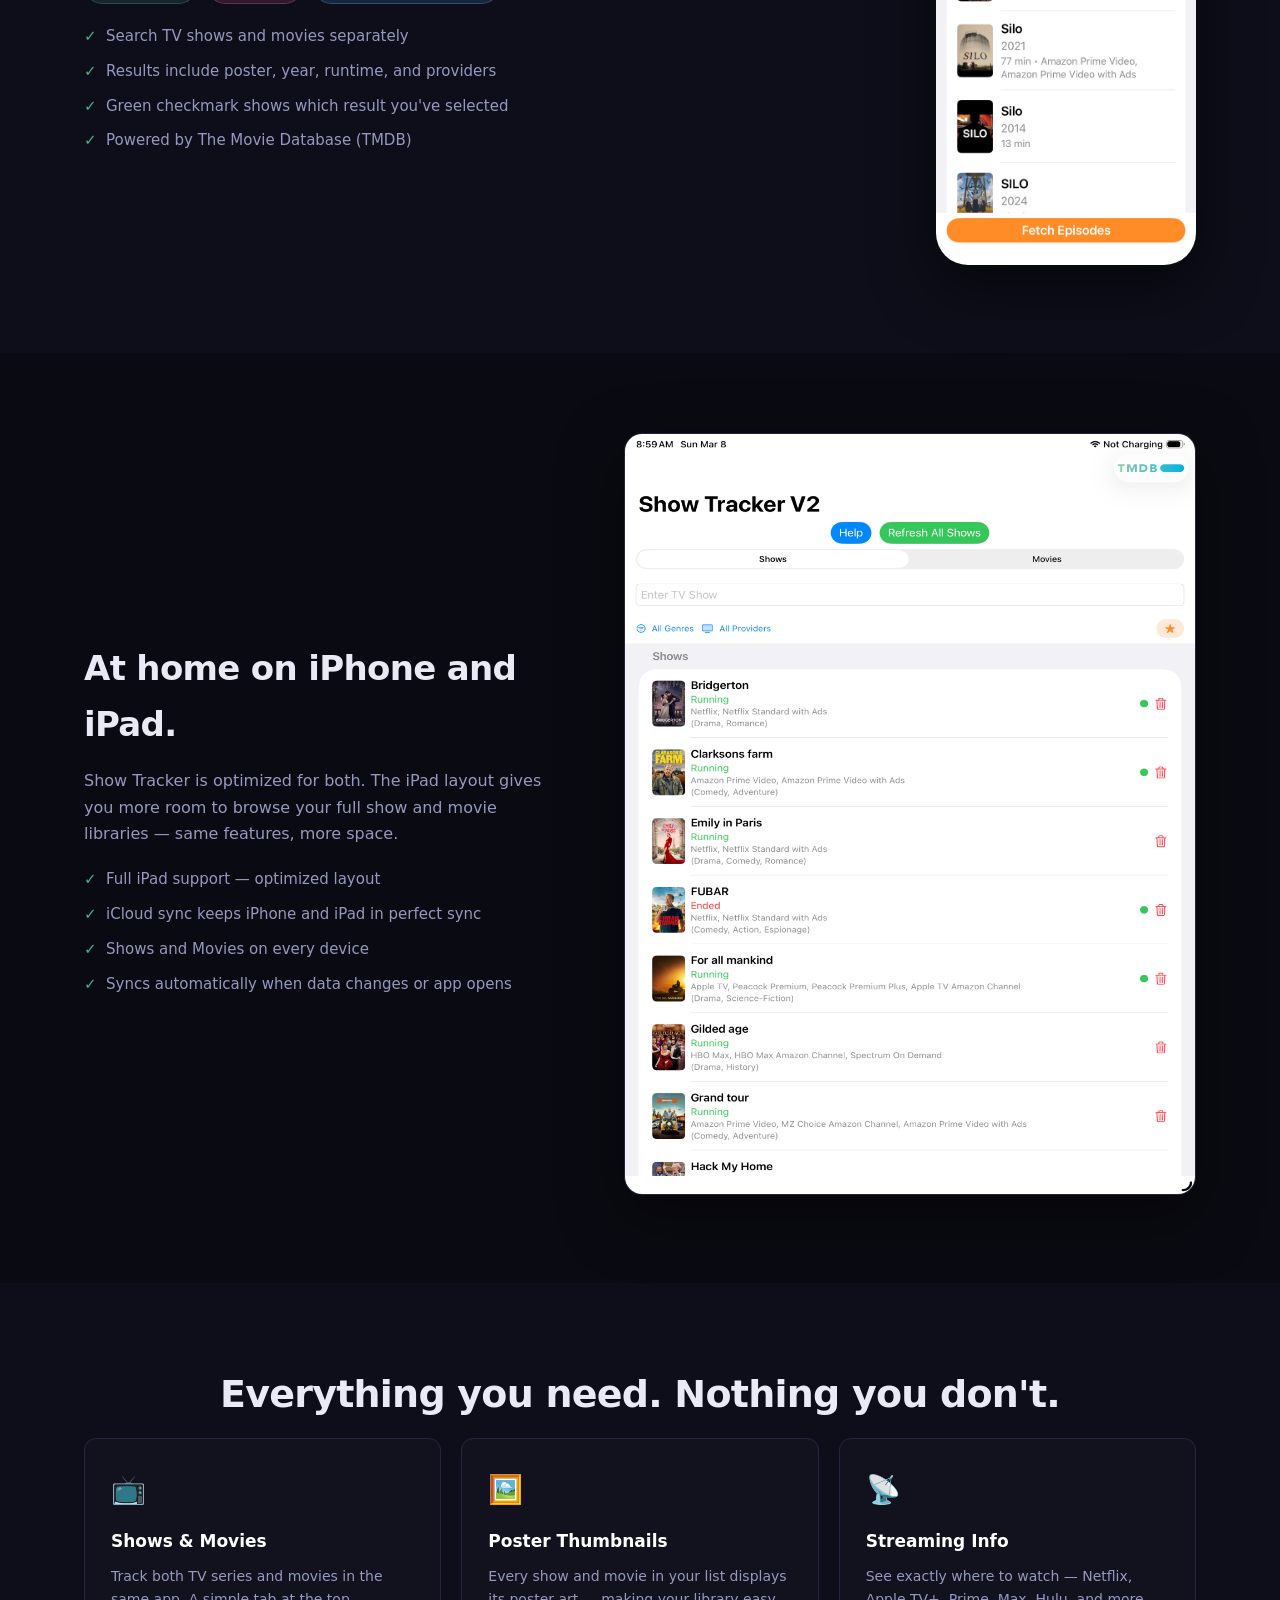
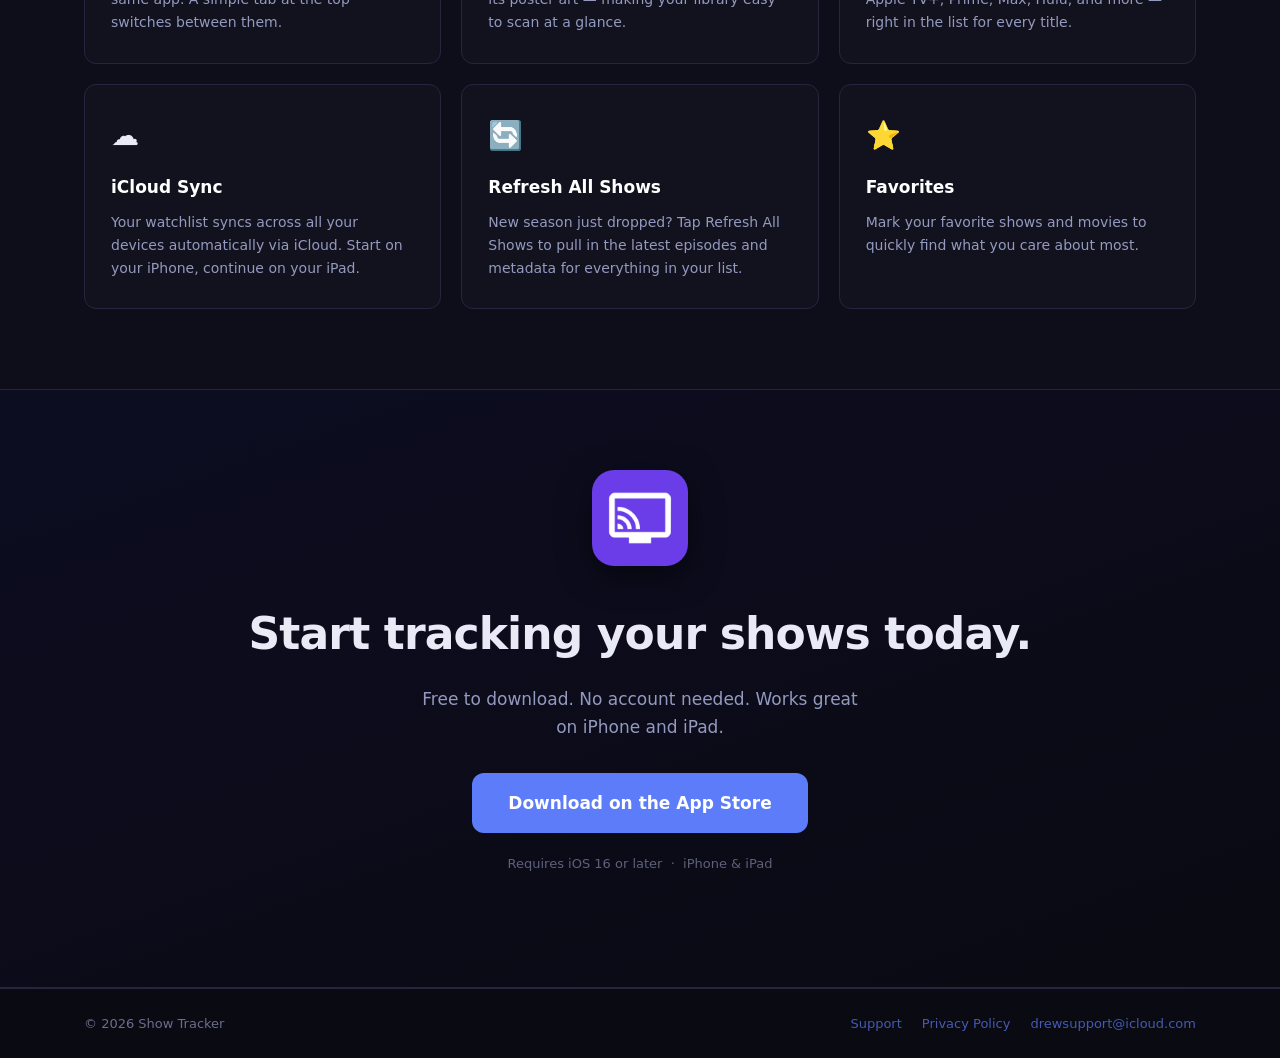
==== commit 9152ae35: "Show Tracker: Made the title distinct: “Finally, an easy way to track the shows you watch. — Show Tr" ====
--- a/index.html
+++ b/index.html
@@ -1,9 +1,23 @@
 <!doctype html>
 <html lang="en">
 <head>
+	
+	
+<!-- Google tag (gtag.js) DO NOT REMOVE -->
+<script async src="https://www.googletagmanager.com/gtag/js?id=G-LZV2YKF7E3"></script>
+<script>
+  window.dataLayer = window.dataLayer || [];
+  function gtag(){dataLayer.push(arguments);}
+  gtag('js', new Date());
+
+  gtag('config', 'G-LZV2YKF7E3');
+</script>	
+<!-- DO NOT REMOVE ABOVE -->
+	
+	
   <meta charset="UTF-8" />
   <meta name="viewport" content="width=device-width, initial-scale=1.0" />
-  <title>Show Tracker — Track Every Show You Watch</title>
+  <title>Finally, an easy way to track the shows you watch. — Show Tracker</title>
   <meta name="description" content="Show Tracker is a simple iOS app to track TV shows and movies, mark watched episodes, and see where to stream — on iPhone and iPad." />
   <link rel="stylesheet" href="styles.css" />
 </head>
@@ -32,7 +46,7 @@
           <h1>Finally, an easy way to track the shows you watch.</h1>
           <p class="tagline">Search any TV show or movie, track your episodes, see where to stream — and never lose your place again. Simple, fast, and syncs across all your devices via iCloud.</p>
           <div class="hero-cta">
-            <a href="#" class="btn-primary">Download on the App Store</a>
+            <a href="https://apps.apple.com/us/app/show-tracker-v2-simple/id6760260950" class="btn-primary">Download on the App Store</a>
             <a href="#features" class="btn-ghost">See How It Works</a>
           </div>
         </div>
@@ -212,7 +226,7 @@
       <img src="screenshots/appicon.png" alt="Show Tracker" class="cta-icon" />
       <h2>Start tracking your shows today.</h2>
       <p>Free to download. No account needed. Works great on iPhone and iPad.</p>
-      <a href="#" class="btn-primary large">Download on the App Store</a>
+      <a href="https://apps.apple.com/us/app/show-tracker-v2-simple/id6760260950" class="btn-primary large">Download on the App Store</a>
       <p class="cta-byline">Requires iOS 16 or later &nbsp;·&nbsp; iPhone &amp; iPad</p>
     </div>
   </section>
--- a/styles.css
+++ b/styles.css
@@ -149,27 +149,35 @@
 .btn-ghost:hover { border-color: var(--accent); color: var(--accent); }
 
 /* Hero phone mockup stack */
+/* The hero stack: TWO phones, both legible (Drew, 2026-09-22: "the top is
+   missing"). The box was 320px wide with the front phone at left:90px, so all but
+   a ~90px sliver of the REAR phone was covered — it read as an asset that had not
+   loaded rather than as a second device behind the first. The box is wider than
+   the two shots need, the rear sits fully inside it, and the overlap is a corner
+   rather than most of a phone. Shots keep their aspect (1242x2688), so the box is
+   tall enough to hold them whole. */
 .hero-screenshots {
   flex: 0 0 auto;
   position: relative;
-  width: 320px;
-  height: 460px;
+  width: 430px;
+  height: 540px;
 }
 .phone-shot {
   position: absolute;
-  width: 220px;
+  width: 210px;
+  height: auto;
   border-radius: 32px;
   box-shadow: 0 24px 64px rgba(0,0,0,0.7);
 }
 .shot-back {
-  top: 0;
+  top: 10px;
   left: 0;
-  opacity: 0.7;
-  transform: rotate(-4deg);
+  opacity: 0.9;
+  transform: rotate(-5deg);
 }
 .shot-front {
-  top: 40px;
-  left: 90px;
+  top: 55px;
+  left: 175px;
   z-index: 2;
   transform: rotate(3deg);
 }
@@ -410,9 +418,10 @@
 /* ── RESPONSIVE ── */
 @media (max-width: 860px) {
   .hero-inner { flex-direction: column; gap: 48px; }
-  .hero-screenshots { width: 280px; height: 400px; }
-  .phone-shot { width: 190px; }
-  .shot-front { left: 80px; top: 30px; }
+  .hero-screenshots { width: 330px; height: 440px; }
+  .phone-shot { width: 165px; }
+  .shot-back { top: 8px; }
+  .shot-front { left: 135px; top: 45px; }
   .feature-row,
   .feature-row.reverse { flex-direction: column; gap: 36px; }
   .feature-img { width: 240px; margin: 0 auto; }
@@ -426,7 +435,8 @@
   .btn-primary, .btn-ghost { text-align: center; }
   .footer .container { justify-content: center; text-align: center; }
   .nav-links { gap: 16px; }
-  .hero-screenshots { width: 240px; height: 340px; }
-  .phone-shot { width: 160px; }
-  .shot-front { left: 68px; top: 24px; }
-}
+  .hero-screenshots { width: 300px; height: 390px; }
+  .phone-shot { width: 148px; }
+  .shot-back { top: 6px; }
+  .shot-front { left: 122px; top: 40px; }
+}
